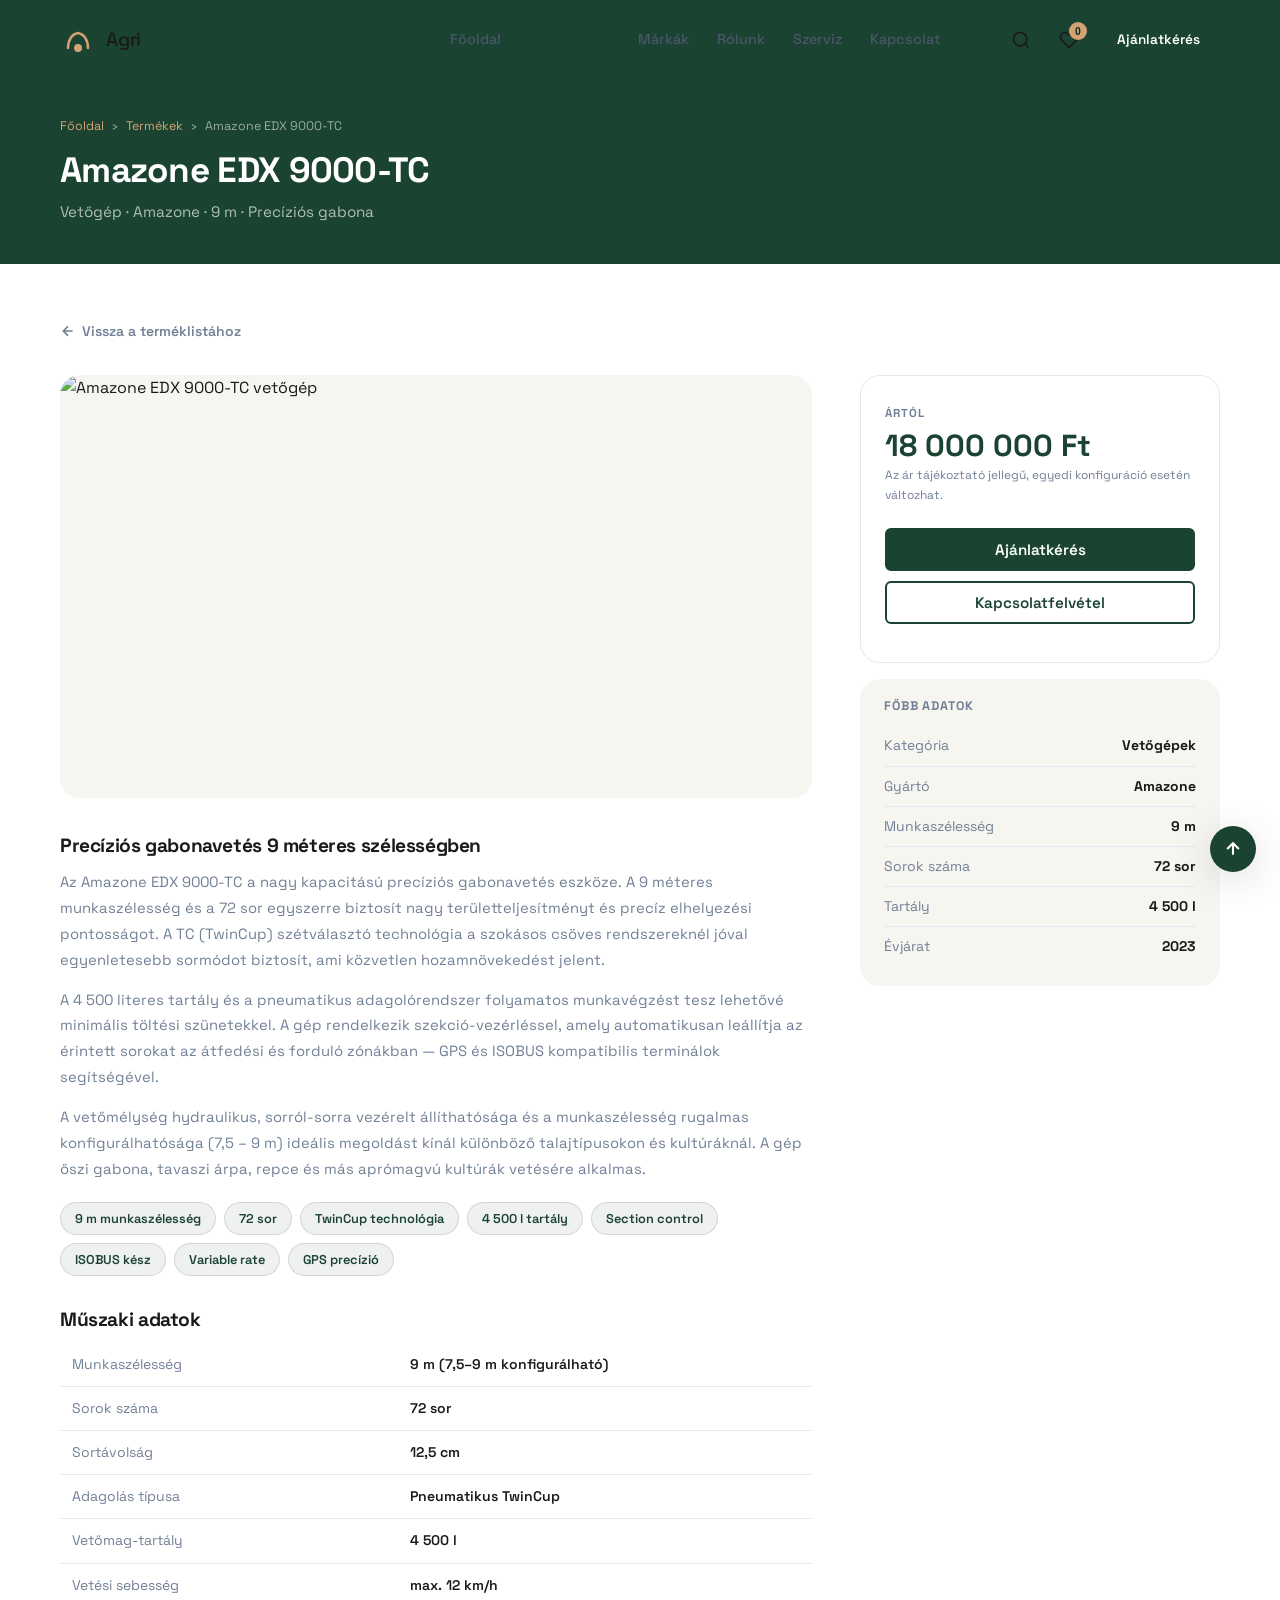
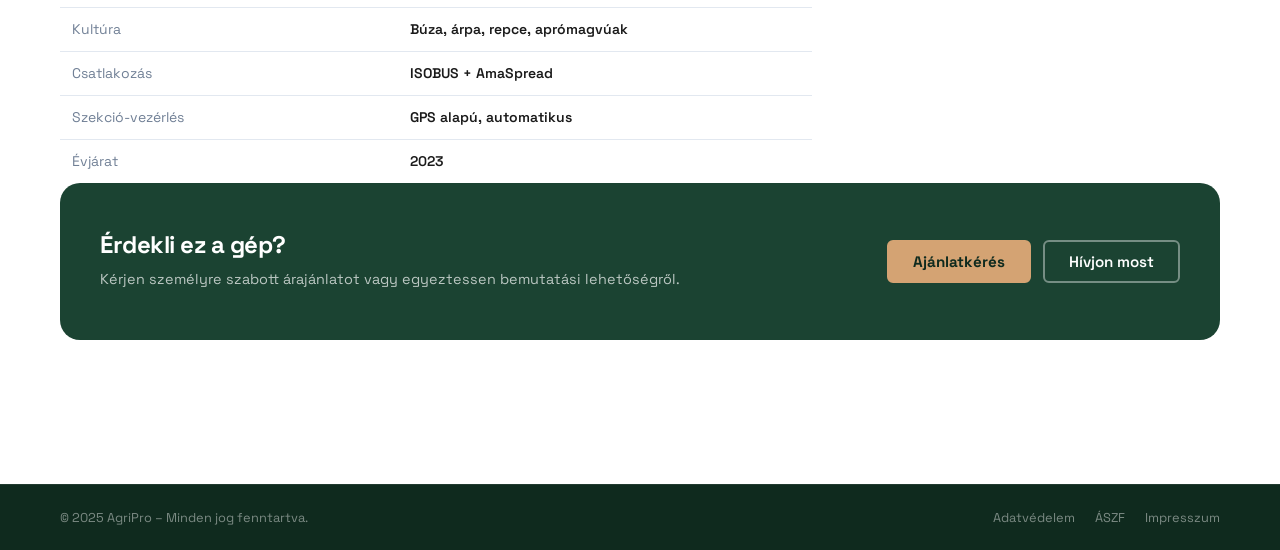
==== pages/termekek/amazone-edx-9000.html @ e4a8d12f "Initial commit: AgriPro agricultural machinery website with 10 product pages" ====
<!DOCTYPE html>
<html lang="hu">
<head>
    <meta charset="UTF-8">
    <meta name="viewport" content="width=device-width, initial-scale=1.0">
    <title>Amazone EDX 9000-TC – AgriPro</title>
    <meta name="description" content="Amazone EDX 9000-TC precíziós vetőgép — 9 m munkaszélesség, 72 sor, 4 500 l tartály. Részletes leírás és árajánlat az AgriPrótól.">
    <link rel="icon" type="image/svg+xml" href="data:image/svg+xml,<svg xmlns='http://www.w3.org/2000/svg' viewBox='0 0 32 32'><rect width='32' height='32' rx='7' fill='%231B4332'/><path d='M7 22C7 15 11 10 16 9C21 10 25 15 25 22' stroke='%23D4A373' stroke-width='2.5' stroke-linecap='round' fill='none'/><circle cx='16' cy='22' r='3.5' fill='%23D4A373'/></svg>">
    <link rel="preconnect" href="https://fonts.googleapis.com">
    <link rel="preconnect" href="https://fonts.gstatic.com" crossorigin>
    <link href="https://fonts.googleapis.com/css2?family=Space+Grotesk:wght@300;400;500;600;700&display=swap" rel="stylesheet">
    <link rel="stylesheet" href="../../css/style.css">
    <style>
        [data-animate] { opacity: 1 !important; transform: none !important; }
        .page-hero { background: var(--clr-primary); padding: calc(var(--nav-h) + 36px) 0 40px; }
        .page-hero__bc { display: flex; align-items: center; gap: 8px; font-size: .78rem; color: rgba(255,255,255,.55); margin-bottom: 12px; flex-wrap: wrap; }
        .page-hero__bc a { color: var(--clr-accent); }
        .page-hero h1 { color: #fff; font-size: clamp(1.4rem, 3.5vw, 2.2rem); margin-bottom: 8px; }
        .page-hero p  { color: rgba(255,255,255,.65); font-size: .95rem; }
        .prod-wrap { padding: 56px 0 80px; }
        .prod-layout { display: grid; grid-template-columns: 1fr 360px; gap: 48px; align-items: start; }
        .prod-img { border-radius: var(--r-lg); overflow: hidden; aspect-ratio: 16/9; background: var(--clr-bg-alt); margin-bottom: 36px; }
        .prod-img img { width: 100%; height: 100%; object-fit: cover; display: block; }
        .prod-desc h2 { font-size: 1.2rem; font-weight: 700; margin: 32px 0 12px; color: var(--clr-text); }
        .prod-desc p { font-size: .925rem; color: var(--clr-text-lt); line-height: 1.75; margin-bottom: 14px; }
        .feat-tags { display: flex; flex-wrap: wrap; gap: 8px; margin: 20px 0 32px; }
        .feat-tag { display: inline-flex; align-items: center; gap: 6px; background: rgba(27,67,50,.07); border: 1px solid rgba(27,67,50,.15); color: var(--clr-primary); border-radius: 99px; padding: 5px 14px; font-size: .8rem; font-weight: 600; }
        .spec-table { width: 100%; border-collapse: collapse; font-size: .875rem; }
        .spec-table tr { border-bottom: 1px solid var(--clr-border); }
        .spec-table tr:last-child { border-bottom: none; }
        .spec-table td { padding: 10px 12px; }
        .spec-table td:first-child { color: var(--clr-text-lt); width: 45%; }
        .spec-table td:last-child { font-weight: 600; color: var(--clr-text); }
        .prod-sidebar { position: sticky; top: calc(var(--nav-h) + 24px); }
        .prod-price-box { background: #fff; border: 1.5px solid var(--clr-border); border-radius: var(--r-lg); padding: 28px 24px; margin-bottom: 16px; }
        .prod-price-box__label { font-size: .72rem; color: var(--clr-text-lt); font-weight: 700; text-transform: uppercase; letter-spacing: .08em; margin-bottom: 6px; }
        .prod-price-box__price { font-size: 1.9rem; font-weight: 800; color: var(--clr-primary); line-height: 1.1; margin-bottom: 4px; }
        .prod-price-box__note { font-size: .75rem; color: var(--clr-text-lt); margin-bottom: 22px; }
        .prod-price-box .btn { width: 100%; text-align: center; margin-bottom: 10px; display: block; }
        .prod-meta-box { background: var(--clr-bg-alt); border-radius: var(--r-lg); padding: 20px 24px; margin-bottom: 16px; }
        .prod-meta-box h4 { font-size: .78rem; font-weight: 700; text-transform: uppercase; letter-spacing: .07em; color: var(--clr-text-lt); margin-bottom: 12px; }
        .prod-meta-row { display: flex; justify-content: space-between; align-items: center; padding: 8px 0; font-size: .875rem; border-bottom: 1px solid var(--clr-border); }
        .prod-meta-row:last-child { border-bottom: none; }
        .prod-meta-row span:first-child { color: var(--clr-text-lt); }
        .prod-meta-row span:last-child { font-weight: 700; color: var(--clr-text); }
        .back-link { display: inline-flex; align-items: center; gap: 6px; font-size: .875rem; font-weight: 600; color: var(--clr-text-lt); text-decoration: none; margin-bottom: 32px; transition: color .15s; }
        .back-link:hover { color: var(--clr-primary); }
        .cta-band { background: var(--clr-primary); border-radius: var(--r-lg); padding: 48px 40px; display: flex; align-items: center; justify-content: space-between; gap: 24px; flex-wrap: wrap; margin-bottom: 64px; }
        .cta-band h2 { color: #fff; font-size: clamp(1.1rem, 2.5vw, 1.5rem); margin-bottom: 8px; }
        .cta-band p { color: rgba(255,255,255,.7); font-size: .9rem; }
        .cta-band__btns { display: flex; gap: 12px; flex-shrink: 0; flex-wrap: wrap; }
        @media (max-width: 900px) { .prod-layout { grid-template-columns: 1fr; } .prod-sidebar { position: static; } .cta-band { padding: 32px 24px; text-align: center; justify-content: center; } }
    </style>
</head>
<body>

<header class="header scrolled" id="header" role="banner">
    <div class="container">
        <nav class="nav" role="navigation" aria-label="Főmenü">
            <a href="../../index.html" class="nav__logo" aria-label="AgriPro főoldal">
                <div class="logo">
                    <svg class="logo__icon" width="36" height="36" viewBox="0 0 36 36" fill="none" aria-hidden="true"><rect width="36" height="36" rx="8" fill="#1B4332"/><path d="M8 26C8 18 12 12 18 11C24 12 28 18 28 26" stroke="#D4A373" stroke-width="2.5" stroke-linecap="round"/><circle cx="18" cy="26" r="4" fill="#D4A373"/></svg>
                    <span class="logo__text">Agri<strong>Pro</strong></span>
                </div>
            </a>
            <ul class="nav__menu" role="menubar">
                <li role="none"><a href="../../index.html" class="nav__link" role="menuitem">Főoldal</a></li>
                <li class="nav__item--has-dropdown" role="none">
                    <button class="nav__link nav__dropdown-toggle nav__link--active" aria-expanded="false" aria-haspopup="true" role="menuitem">Termékek <svg class="dropdown-chevron" width="12" height="8" viewBox="0 0 12 8" fill="none"><path d="M1 1l5 5 5-5" stroke="currentColor" stroke-width="2" stroke-linecap="round"/></svg></button>
                    <div class="nav__dropdown" role="menu">
                        <a href="../termekek.html?kat=traktorok" class="nav__dropdown-item" role="menuitem"><span class="dropdown-icon">🚜</span>Traktorok</a>
                        <a href="../termekek.html?kat=kombajnok" class="nav__dropdown-item" role="menuitem"><span class="dropdown-icon">🌾</span>Kombájnok</a>
                        <a href="../termekek.html?kat=talajmuvelok" class="nav__dropdown-item" role="menuitem"><span class="dropdown-icon">⚙️</span>Talajművelők</a>
                        <a href="../termekek.html?kat=vetogepek" class="nav__dropdown-item" role="menuitem"><span class="dropdown-icon">🌱</span>Vetőgépek</a>
                        <a href="../termekek.html?kat=permetezok" class="nav__dropdown-item" role="menuitem"><span class="dropdown-icon">💧</span>Permetezők</a>
                    </div>
                </li>
                <li role="none"><a href="../../index.html#markak" class="nav__link" role="menuitem">Márkák</a></li>
                <li role="none"><a href="../rolunk.html" class="nav__link" role="menuitem">Rólunk</a></li>
                <li role="none"><a href="../szerviz.html" class="nav__link" role="menuitem">Szerviz</a></li>
                <li role="none"><a href="../kapcsolat.html" class="nav__link" role="menuitem">Kapcsolat</a></li>
            </ul>
            <div class="nav__actions">
                <button class="icon-btn" id="searchToggle" aria-label="Keresés"><svg width="20" height="20" viewBox="0 0 24 24" fill="none" stroke="currentColor" stroke-width="2"><circle cx="11" cy="11" r="8"/><path d="m21 21-4.3-4.3"/></svg></button>
                <button class="icon-btn fav-btn" id="favToggle" aria-label="Kedvencek"><svg width="20" height="20" viewBox="0 0 24 24" fill="none" stroke="currentColor" stroke-width="2"><path d="M20.84 4.61a5.5 5.5 0 0 0-7.78 0L12 5.67l-1.06-1.06a5.5 5.5 0 0 0-7.78 7.78l1.06 1.06L12 21.23l7.78-7.78 1.06-1.06a5.5 5.5 0 0 0 0-7.78z"/></svg><span class="fav-badge" id="favBadge" hidden>0</span></button>
                <a href="../kapcsolat.html" class="btn btn--primary btn--sm">Ajánlatkérés</a>
                <button class="hamburger" id="hamburger" aria-label="Menü" aria-expanded="false"><span class="hamburger__bar"></span><span class="hamburger__bar"></span><span class="hamburger__bar"></span></button>
            </div>
        </nav>
    </div>
    <div class="search-overlay" id="searchOverlay" hidden role="search">
        <div class="container">
            <div class="search-overlay__inner">
                <svg width="22" height="22" viewBox="0 0 24 24" fill="none" stroke="#1B4332" stroke-width="2"><circle cx="11" cy="11" r="8"/><path d="m21 21-4.3-4.3"/></svg>
                <input type="search" id="searchInput" class="search-overlay__input" placeholder="Keresés: gép neve, márka, kategória..." autocomplete="off">
                <button class="search-overlay__close" id="searchClose" aria-label="Bezárás"><svg width="20" height="20" viewBox="0 0 24 24" fill="none" stroke="currentColor" stroke-width="2"><line x1="18" y1="6" x2="6" y2="18"/><line x1="6" y1="6" x2="18" y2="18"/></svg></button>
            </div>
            <div class="search-results" id="searchResults" hidden></div>
        </div>
    </div>
</header>

<main>
    <div class="page-hero">
        <div class="container">
            <nav class="page-hero__bc" aria-label="Navigáció">
                <a href="../../index.html">Főoldal</a><span>›</span>
                <a href="../termekek.html">Termékek</a><span>›</span>
                <span>Amazone EDX 9000-TC</span>
            </nav>
            <h1>Amazone EDX 9000-TC</h1>
            <p>Vetőgép · Amazone · 9 m · Precíziós gabona</p>
        </div>
    </div>

    <div class="container">
        <div class="prod-wrap">
            <a href="../termekek.html" class="back-link">
                <svg width="16" height="16" viewBox="0 0 24 24" fill="none" stroke="currentColor" stroke-width="2.5"><path d="M19 12H5M12 5l-7 7 7 7"/></svg>
                Vissza a terméklistához
            </a>

            <div class="prod-layout">
                <div>
                    <div class="prod-img">
                        <img src="https://images.unsplash.com/photo-1464226184884-fa280b87c399?w=900&q=80" alt="Amazone EDX 9000-TC vetőgép">
                    </div>
                    <div class="prod-desc">
                        <h2>Precíziós gabonavetés 9 méteres szélességben</h2>
                        <p>Az Amazone EDX 9000-TC a nagy kapacitású precíziós gabonavetés eszköze. A 9 méteres munkaszélesség és a 72 sor egyszerre biztosít nagy területteljesítményt és precíz elhelyezési pontosságot. A TC (TwinCup) szétválasztó technológia a szokásos csöves rendszereknél jóval egyenletesebb sormódot biztosít, ami közvetlen hozamnövekedést jelent.</p>
                        <p>A 4 500 literes tartály és a pneumatikus adagolórendszer folyamatos munkavégzést tesz lehetővé minimális töltési szünetekkel. A gép rendelkezik szekció-vezérléssel, amely automatikusan leállítja az érintett sorokat az átfedési és forduló zónákban — GPS és ISOBUS kompatibilis terminálok segítségével.</p>
                        <p>A vetőmélység hydraulikus, sorról-sorra vezérelt állíthatósága és a munkaszélesség rugalmas konfigurálhatósága (7,5 – 9 m) ideális megoldást kínál különböző talajtípusokon és kultúráknál. A gép őszi gabona, tavaszi árpa, repce és más aprómagvú kultúrák vetésére alkalmas.</p>

                        <div class="feat-tags">
                            <span class="feat-tag">9 m munkaszélesség</span>
                            <span class="feat-tag">72 sor</span>
                            <span class="feat-tag">TwinCup technológia</span>
                            <span class="feat-tag">4 500 l tartály</span>
                            <span class="feat-tag">Section control</span>
                            <span class="feat-tag">ISOBUS kész</span>
                            <span class="feat-tag">Variable rate</span>
                            <span class="feat-tag">GPS precízió</span>
                        </div>

                        <h2>Műszaki adatok</h2>
                        <table class="spec-table">
                            <tr><td>Munkaszélesség</td><td>9 m (7,5–9 m konfigurálható)</td></tr>
                            <tr><td>Sorok száma</td><td>72 sor</td></tr>
                            <tr><td>Sortávolság</td><td>12,5 cm</td></tr>
                            <tr><td>Adagolás típusa</td><td>Pneumatikus TwinCup</td></tr>
                            <tr><td>Vetőmag-tartály</td><td>4 500 l</td></tr>
                            <tr><td>Vetési sebesség</td><td>max. 12 km/h</td></tr>
                            <tr><td>Kultúra</td><td>Búza, árpa, repce, aprómagvúak</td></tr>
                            <tr><td>Csatlakozás</td><td>ISOBUS + AmaSpread</td></tr>
                            <tr><td>Szekció-vezérlés</td><td>GPS alapú, automatikus</td></tr>
                            <tr><td>Évjárat</td><td>2023</td></tr>
                        </table>
                    </div>
                </div>

                <aside class="prod-sidebar">
                    <div class="prod-price-box">
                        <div class="prod-price-box__label">Ártól</div>
                        <div class="prod-price-box__price">18 000 000 Ft</div>
                        <div class="prod-price-box__note">Az ár tájékoztató jellegű, egyedi konfiguráció esetén változhat.</div>
                        <a href="../kapcsolat.html" class="btn btn--primary">Ajánlatkérés</a>
                        <a href="../kapcsolat.html" class="btn btn--outline">Kapcsolatfelvétel</a>
                    </div>
                    <div class="prod-meta-box">
                        <h4>Főbb adatok</h4>
                        <div class="prod-meta-row"><span>Kategória</span><span>Vetőgépek</span></div>
                        <div class="prod-meta-row"><span>Gyártó</span><span>Amazone</span></div>
                        <div class="prod-meta-row"><span>Munkaszélesség</span><span>9 m</span></div>
                        <div class="prod-meta-row"><span>Sorok száma</span><span>72 sor</span></div>
                        <div class="prod-meta-row"><span>Tartály</span><span>4 500 l</span></div>
                        <div class="prod-meta-row"><span>Évjárat</span><span>2023</span></div>
                    </div>
                </aside>
            </div>

            <div class="cta-band">
                <div>
                    <h2>Érdekli ez a gép?</h2>
                    <p>Kérjen személyre szabott árajánlatot vagy egyeztessen bemutatási lehetőségről.</p>
                </div>
                <div class="cta-band__btns">
                    <a href="../kapcsolat.html" class="btn btn--accent">Ajánlatkérés</a>
                    <a href="tel:+36301234567" class="btn btn--outline" style="color:#fff;border-color:rgba(255,255,255,.4)">Hívjon most</a>
                </div>
            </div>
        </div>
    </div>
</main>

<footer class="footer" role="contentinfo">
    <div class="footer__bottom">
        <div class="container">
            <div class="footer__bottom-row">
                <p class="footer__copy">© 2025 AgriPro – Minden jog fenntartva.</p>
                <nav class="footer__legal" aria-label="Jogi"><a href="#">Adatvédelem</a><a href="#">ÁSZF</a><a href="#">Impresszum</a></nav>
            </div>
        </div>
    </div>
</footer>
<button class="scroll-top-btn" id="scrollTopBtn" aria-label="Vissza a tetejére" hidden><svg width="20" height="20" viewBox="0 0 24 24" fill="none" stroke="currentColor" stroke-width="2.5"><path d="M12 19V5M5 12l7-7 7 7"/></svg></button>
<div class="toast-container" id="toastContainer" aria-live="polite"></div>
<script src="../../js/main.js" defer></script>
</body>
</html>
---- css/style.css ----
/* ══════════════════════════════════════════════════════════
   AgriPro – Fő stíluslap
   Struktúra:
     1. CSS Változók & Reset
     2. Tipográfia
     3. Layout segédosztályok
     4. Komponens: Gombok
     5. Fejléc / Navigáció
     6. Hero szekció
     7. Szekció alap stílusok
     8. Kategória kártyák
     9. Termék kártyák
    10. USP szekció
    11. Márkák rács
    12. Vélemény carousel
    13. Kapcsolat szekció
    14. Lábléc
    15. Keresés overlay
    16. Vissza a tetejére + Toast
    17. Animációk (scroll-reveal)
    18. Reszponzív töréspontok
══════════════════════════════════════════════════════════ */

/* ── 1. CSS Változók & Reset ── */
:root {
    /* Színek */
    --clr-primary:      #1B4332;   /* Mély prémium zöld */
    --clr-primary-lt:   #2D6A4F;   /* Könnyebb zöld (hover) */
    --clr-primary-dk:   #0F2A1E;   /* Sötétebb zöld */
    --clr-accent:       #D4A373;   /* Meleg homokszín */
    --clr-accent-lt:    #E9C46A;   /* Világosabb accent */
    --clr-white:        #FFFFFF;
    --clr-bg:           #FFFFFF;
    --clr-bg-alt:       #F7F5F0;   /* Krémszínű háttér (váltakozó szekciók) */
    --clr-bg-dark:      #1B4332;   /* USP szekció sötét háttér */
    --clr-text:         #1A1A1A;
    --clr-text-md:      #4A5568;
    --clr-text-lt:      #718096;
    --clr-border:       #E2E8F0;
    --clr-border-focus: #1B4332;

    /* Árnyékok */
    --shadow-xs: 0 1px 3px rgba(0,0,0,.06);
    --shadow-sm: 0 2px 8px rgba(0,0,0,.08);
    --shadow-md: 0 4px 20px rgba(0,0,0,.10);
    --shadow-lg: 0 8px 40px rgba(0,0,0,.14);
    --shadow-xl: 0 20px 60px rgba(0,0,0,.18);

    /* Lekerekítések */
    --r-sm:  6px;
    --r-md:  12px;
    --r-lg:  20px;
    --r-xl:  28px;
    --r-full: 999px;

    /* Átmenetek */
    --ease:      cubic-bezier(.4,0,.2,1);
    --ease-out:  cubic-bezier(0,0,.2,1);
    --ease-spring: cubic-bezier(.34,1.56,.64,1);
    --dur-fast:  180ms;
    --dur-base:  280ms;
    --dur-slow:  420ms;

    /* Navigáció magasság */
    --nav-h:    80px;

    /* Maximális szélesség */
    --max-w:    1320px;
    --max-w-md: 900px;
}

/* Box-sizing reset */
*, *::before, *::after { margin: 0; padding: 0; box-sizing: border-box; }

/* HTML alapok */
html {
    scroll-behavior: smooth;
    -webkit-text-size-adjust: 100%;
}

body {
    font-family: 'Space Grotesk', system-ui, -apple-system, sans-serif;
    font-size: 1rem;
    line-height: 1.65;
    color: var(--clr-text);
    background: var(--clr-bg);
    overflow-x: hidden;
    -webkit-font-smoothing: antialiased;
    -moz-osx-font-smoothing: grayscale;
}

/* Scrollbar */
::-webkit-scrollbar { width: 6px; }
::-webkit-scrollbar-track { background: var(--clr-bg-alt); }
::-webkit-scrollbar-thumb { background: var(--clr-primary); border-radius: 3px; }

/* Képek */
img {
    max-width: 100%;
    height: auto;
    display: block;
}

/* Listák */
ul, ol { list-style: none; }

/* Linkek */
a { color: inherit; text-decoration: none; }

/* Fókusz stílus (akadálymentesség) */
:focus-visible {
    outline: 2px solid var(--clr-primary);
    outline-offset: 3px;
    border-radius: 4px;
}

/* ── 2. Tipográfia ── */
h1, h2, h3, h4, h5, h6 {
    font-weight: 700;
    line-height: 1.2;
    letter-spacing: -0.02em;
    color: var(--clr-text);
}

h1 { font-size: clamp(2rem, 5vw, 3.75rem); }
h2 { font-size: clamp(1.6rem, 3.5vw, 2.5rem); }
h3 { font-size: clamp(1.1rem, 2vw, 1.35rem); }

p { color: var(--clr-text-md); }

.text-accent      { color: var(--clr-primary); }
.text-accent-warm { color: var(--clr-accent); }
.inline-link      { color: var(--clr-primary); text-decoration: underline; }

/* ── 3. Layout ── */
.container {
    width: 100%;
    max-width: var(--max-w);
    margin: 0 auto;
    padding: 0 24px;
}

@media (min-width: 768px)  { .container { padding: 0 40px; } }
@media (min-width: 1200px) { .container { padding: 0 60px; } }

/* Szekció alap */
.section {
    padding: 96px 0;
}
.section--bg {
    background: var(--clr-bg-alt);
}

.section__header {
    text-align: center;
    max-width: 680px;
    margin: 0 auto 64px;
}
.section__tag {
    display: inline-block;
    font-size: 0.72rem;
    font-weight: 700;
    letter-spacing: 0.12em;
    text-transform: uppercase;
    color: var(--clr-primary);
    background: rgba(27,67,50,.08);
    padding: 6px 14px;
    border-radius: var(--r-full);
    margin-bottom: 16px;
}
.section__tag--on-dark {
    color: var(--clr-accent);
    background: rgba(212,163,115,.15);
}
.section__title {
    margin-bottom: 16px;
}
.section__title--white { color: #fff; }
.section__sub { color: var(--clr-text-lt); font-size: 1.05rem; line-height: 1.7; }
.section__sub--muted { color: rgba(255,255,255,.65); }

/* ── 4. Komponens: Gombok ── */
.btn {
    display: inline-flex;
    align-items: center;
    gap: 8px;
    font-family: inherit;
    font-weight: 600;
    font-size: 0.95rem;
    border-radius: var(--r-sm);
    padding: 12px 24px;
    border: 2px solid transparent;
    cursor: pointer;
    transition: background var(--dur-base) var(--ease),
                color var(--dur-base) var(--ease),
                border-color var(--dur-base) var(--ease),
                transform var(--dur-fast) var(--ease-spring),
                box-shadow var(--dur-base) var(--ease);
    text-decoration: none;
    white-space: nowrap;
    line-height: 1;
}
.btn:active { transform: scale(.97); }

.btn--primary {
    background: var(--clr-primary);
    color: #fff;
    border-color: var(--clr-primary);
}
.btn--primary:hover {
    background: var(--clr-primary-lt);
    border-color: var(--clr-primary-lt);
    transform: translateY(-2px);
    box-shadow: 0 8px 24px rgba(27,67,50,.3);
}

.btn--outline {
    background: transparent;
    color: var(--clr-primary);
    border-color: var(--clr-primary);
}
.btn--outline:hover {
    background: var(--clr-primary);
    color: #fff;
    transform: translateY(-2px);
}

.btn--outline-white {
    background: transparent;
    color: #fff;
    border-color: rgba(255,255,255,.7);
}
.btn--outline-white:hover {
    background: rgba(255,255,255,.12);
    border-color: #fff;
    transform: translateY(-2px);
}

.btn--accent {
    background: var(--clr-accent);
    color: var(--clr-primary-dk);
    border-color: var(--clr-accent);
    font-weight: 700;
}
.btn--accent:hover {
    background: var(--clr-accent-lt);
    border-color: var(--clr-accent-lt);
    transform: translateY(-2px);
    box-shadow: 0 8px 24px rgba(212,163,115,.4);
}

.btn--sm  { padding: 9px 18px; font-size: .85rem; }
.btn--lg  { padding: 16px 32px; font-size: 1rem; }
.btn--full { width: 100%; justify-content: center; }

/* Ikon gomb */
.icon-btn {
    display: flex;
    align-items: center;
    justify-content: center;
    width: 40px; height: 40px;
    border-radius: var(--r-sm);
    border: none;
    background: transparent;
    color: var(--clr-text);
    cursor: pointer;
    transition: background var(--dur-fast) var(--ease),
                color var(--dur-fast) var(--ease);
    position: relative;
}
.icon-btn:hover { background: var(--clr-bg-alt); color: var(--clr-primary); }

.fav-btn { }
.fav-badge {
    position: absolute;
    top: 2px; right: 2px;
    min-width: 18px; height: 18px;
    background: var(--clr-accent);
    color: var(--clr-primary-dk);
    font-size: 0.65rem;
    font-weight: 700;
    border-radius: var(--r-full);
    display: flex;
    align-items: center;
    justify-content: center;
    padding: 0 4px;
}

/* Szöveges link */
.text-link {
    display: inline-flex;
    align-items: center;
    gap: 5px;
    font-size: .875rem;
    font-weight: 600;
    color: var(--clr-primary);
    transition: gap var(--dur-fast) var(--ease);
}
.text-link:hover { gap: 9px; }

/* Badge */
.badge {
    display: inline-flex;
    align-items: center;
    gap: 6px;
    font-size: .72rem;
    font-weight: 700;
    letter-spacing: .08em;
    text-transform: uppercase;
    border-radius: var(--r-full);
    padding: 5px 14px;
}
.badge--light {
    background: rgba(255,255,255,.18);
    color: #fff;
    border: 1px solid rgba(255,255,255,.35);
    backdrop-filter: blur(8px);
}

/* ── 5. Fejléc / Navigáció ── */
.header {
    position: fixed;
    top: 0; left: 0; right: 0;
    z-index: 900;
    height: var(--nav-h);
    display: flex;
    align-items: center;
    transition: background var(--dur-base) var(--ease),
                box-shadow var(--dur-base) var(--ease),
                backdrop-filter var(--dur-base) var(--ease);
}
.header.scrolled {
    background: rgba(255,255,255,.95);
    backdrop-filter: blur(20px);
    -webkit-backdrop-filter: blur(20px);
    box-shadow: var(--shadow-sm);
}

.nav {
    display: flex;
    align-items: center;
    gap: 32px;
    width: 100%;
}

/* Logó */
.logo { display: flex; align-items: center; gap: 10px; }
.logo__icon { flex-shrink: 0; transition: transform var(--dur-base) var(--ease-spring); }
.nav__logo:hover .logo__icon { transform: rotate(-6deg) scale(1.05); }
.logo__text { font-size: 1.2rem; font-weight: 500; letter-spacing: -0.01em; color: var(--clr-text); }
.logo__text strong { font-weight: 700; color: var(--clr-primary); }
.logo--footer .logo__text { color: #fff; }
.logo--footer .logo__text strong { color: #fff; }

/* Nav menü */
.nav__menu {
    display: flex;
    align-items: center;
    gap: 4px;
    margin-left: auto;
}

.nav__link {
    display: flex;
    align-items: center;
    gap: 4px;
    padding: 8px 12px;
    border-radius: var(--r-sm);
    font-size: .9rem;
    font-weight: 500;
    color: var(--clr-text-md);
    transition: color var(--dur-fast) var(--ease),
                background var(--dur-fast) var(--ease);
    border: none;
    background: none;
    cursor: pointer;
    font-family: inherit;
    text-decoration: none;
}
.nav__link:hover,
.nav__link--active { color: var(--clr-primary); background: rgba(27,67,50,.06); }

.dropdown-chevron {
    transition: transform var(--dur-base) var(--ease);
    flex-shrink: 0;
}
.nav__dropdown-toggle[aria-expanded="true"] .dropdown-chevron {
    transform: rotate(180deg);
}

/* Dropdown */
.nav__item--has-dropdown { position: relative; }
.nav__dropdown {
    position: absolute;
    top: calc(100% + 8px);
    left: 50%;
    transform: translateX(-50%) translateY(-8px);
    min-width: 220px;
    background: #fff;
    border: 1px solid var(--clr-border);
    border-radius: var(--r-md);
    box-shadow: var(--shadow-lg);
    padding: 8px;
    opacity: 0;
    pointer-events: none;
    transition: opacity var(--dur-base) var(--ease),
                transform var(--dur-base) var(--ease);
    z-index: 50;
}
.nav__item--has-dropdown:hover .nav__dropdown,
.nav__dropdown.open {
    opacity: 1;
    pointer-events: all;
    transform: translateX(-50%) translateY(0);
}
.nav__dropdown-item {
    display: flex;
    align-items: center;
    gap: 10px;
    padding: 10px 14px;
    border-radius: var(--r-sm);
    font-size: .9rem;
    font-weight: 500;
    color: var(--clr-text-md);
    transition: background var(--dur-fast) var(--ease), color var(--dur-fast) var(--ease);
}
.nav__dropdown-item:hover { background: rgba(27,67,50,.06); color: var(--clr-primary); }
.dropdown-icon { font-size: 1.1rem; }

/* Nav actions */
.nav__actions { display: flex; align-items: center; gap: 8px; margin-left: 16px; }

/* Hamburger */
.hamburger {
    display: none;
    flex-direction: column;
    justify-content: center;
    gap: 5px;
    width: 40px; height: 40px;
    background: none;
    border: none;
    cursor: pointer;
    padding: 4px;
    border-radius: var(--r-sm);
}
.hamburger__bar {
    display: block;
    width: 22px; height: 2px;
    background: var(--clr-text);
    border-radius: 2px;
    transition: transform var(--dur-base) var(--ease),
                opacity var(--dur-base) var(--ease),
                width var(--dur-base) var(--ease);
    transform-origin: center;
}
.hamburger.is-active .hamburger__bar:nth-child(1) { transform: translateY(7px) rotate(45deg); }
.hamburger.is-active .hamburger__bar:nth-child(2) { opacity: 0; width: 0; }
.hamburger.is-active .hamburger__bar:nth-child(3) { transform: translateY(-7px) rotate(-45deg); }

/* Mobil menü overlay */
.mobile-overlay {
    display: none;
    position: fixed;
    inset: 0;
    background: rgba(0,0,0,.5);
    z-index: 800;
    opacity: 0;
    transition: opacity var(--dur-base) var(--ease);
}
.mobile-overlay.open { opacity: 1; }

/* Mobil nav drawer */
.mobile-nav {
    position: fixed;
    top: 0; right: 0;
    width: min(320px, 90vw);
    height: 100dvh;
    background: #fff;
    z-index: 850;
    padding: calc(var(--nav-h) + 24px) 24px 40px;
    transform: translateX(100%);
    transition: transform var(--dur-slow) var(--ease);
    overflow-y: auto;
    display: flex;
    flex-direction: column;
    gap: 4px;
}
.mobile-nav.open { transform: translateX(0); }
.mobile-nav__link {
    display: block;
    padding: 13px 16px;
    border-radius: var(--r-sm);
    font-size: 1rem;
    font-weight: 500;
    color: var(--clr-text-md);
    transition: background var(--dur-fast) var(--ease), color var(--dur-fast) var(--ease);
}
.mobile-nav__link:hover { background: var(--clr-bg-alt); color: var(--clr-primary); }
.mobile-nav__divider { height: 1px; background: var(--clr-border); margin: 8px 0; }
.mobile-nav__cta { margin-top: 16px; }

/* ── 6. Hero szekció ── */
.hero {
    position: relative;
    min-height: 100svh;
    display: flex;
    align-items: center;
    padding: calc(var(--nav-h) + 60px) 0 80px;
    overflow: hidden;
}

.hero__bg {
    position: absolute;
    inset: 0;
    z-index: 0;
}
.hero__bg-img {
    width: 100%;
    height: 100%;
    object-fit: cover;
    object-position: center;
}
.hero__overlay {
    position: absolute;
    inset: 0;
    background: linear-gradient(
        160deg,
        rgba(15,42,30,.82) 0%,
        rgba(27,67,50,.70) 40%,
        rgba(27,67,50,.45) 100%
    );
}

.hero > .container { position: relative; z-index: 1; }

.hero__content {
    max-width: 700px;
}

.hero__title {
    color: #fff;
    margin: 20px 0 20px;
    font-size: clamp(2.2rem, 5.5vw, 4rem);
}
.hero__title-em {
    font-style: normal;
    color: var(--clr-accent);
}

.hero__sub {
    color: rgba(255,255,255,.82);
    font-size: clamp(1rem, 2vw, 1.15rem);
    line-height: 1.75;
    max-width: 540px;
    margin-bottom: 36px;
}

.hero__ctas { display: flex; gap: 14px; flex-wrap: wrap; }

.hero__stats {
    display: flex;
    align-items: center;
    gap: 28px;
    margin-top: 48px;
    padding-top: 32px;
    border-top: 1px solid rgba(255,255,255,.18);
}
.hero__stat { display: flex; flex-direction: column; }
.hero__stat-num { font-size: 1.75rem; font-weight: 700; color: var(--clr-accent); letter-spacing: -0.03em; }
.hero__stat-lbl { font-size: .75rem; color: rgba(255,255,255,.65); text-transform: uppercase; letter-spacing: .06em; font-weight: 500; }
.hero__stat-sep { width: 1px; height: 44px; background: rgba(255,255,255,.2); }

.hero__scroll-hint {
    position: absolute;
    bottom: 32px;
    left: 50%;
    transform: translateX(-50%);
    color: rgba(255,255,255,.6);
    z-index: 1;
    animation: bounce 2.4s ease-in-out infinite;
}
@keyframes bounce { 0%,100%{transform:translateX(-50%) translateY(0)} 50%{transform:translateX(-50%) translateY(8px)} }

/* ── 8. Kategória kártyák ── */
.cat-grid {
    display: grid;
    grid-template-columns: repeat(3, 1fr);
    gap: 20px;
}

.cat-card {
    border-radius: var(--r-lg);
    overflow: hidden;
    box-shadow: var(--shadow-sm);
    transition: transform var(--dur-base) var(--ease),
                box-shadow var(--dur-base) var(--ease);
    background: #fff;
}
.cat-card:hover {
    transform: translateY(-6px);
    box-shadow: var(--shadow-lg);
}

.cat-card__link { display: block; }
.cat-card__img-wrap {
    position: relative;
    aspect-ratio: 16/10;
    overflow: hidden;
    background: var(--clr-bg-alt);
}
.cat-card__img {
    width: 100%; height: 100%;
    object-fit: cover;
    transition: transform var(--dur-slow) var(--ease);
}
.cat-card:hover .cat-card__img { transform: scale(1.06); }
.cat-card__overlay {
    position: absolute;
    inset: 0;
    background: linear-gradient(180deg, transparent 40%, rgba(15,42,30,.55) 100%);
}

.cat-card__body {
    padding: 22px;
}
.cat-card__icon { font-size: 1.8rem; margin-bottom: 8px; display: block; }
.cat-card__title { font-size: 1.1rem; font-weight: 700; margin-bottom: 6px; color: var(--clr-text); }
.cat-card__desc { font-size: .875rem; color: var(--clr-text-lt); margin-bottom: 14px; line-height: 1.5; }
.cat-card__cta {
    display: inline-flex;
    align-items: center;
    gap: 5px;
    font-size: .85rem;
    font-weight: 600;
    color: var(--clr-primary);
    transition: gap var(--dur-fast) var(--ease);
}
.cat-card:hover .cat-card__cta { gap: 9px; }

/* ── 9. Termék kártyák ── */
.filter-bar {
    display: flex;
    align-items: center;
    justify-content: space-between;
    gap: 16px;
    margin-bottom: 36px;
    flex-wrap: wrap;
}
.filter-bar__chips { display: flex; gap: 8px; flex-wrap: wrap; }

.chip {
    display: inline-flex;
    align-items: center;
    gap: 6px;
    padding: 8px 16px;
    border-radius: var(--r-full);
    border: 1.5px solid var(--clr-border);
    background: #fff;
    font-family: inherit;
    font-size: .85rem;
    font-weight: 500;
    color: var(--clr-text-md);
    cursor: pointer;
    transition: background var(--dur-fast) var(--ease),
                border-color var(--dur-fast) var(--ease),
                color var(--dur-fast) var(--ease);
}
.chip:hover { border-color: var(--clr-primary); color: var(--clr-primary); }
.chip--active {
    background: var(--clr-primary);
    border-color: var(--clr-primary);
    color: #fff;
}

.product-grid {
    display: grid;
    grid-template-columns: repeat(3, 1fr);
    gap: 24px;
}

.product-card {
    background: #fff;
    border-radius: var(--r-lg);
    overflow: hidden;
    border: 1px solid var(--clr-border);
    transition: transform var(--dur-base) var(--ease),
                box-shadow var(--dur-base) var(--ease),
                border-color var(--dur-base) var(--ease);
    display: flex;
    flex-direction: column;
}
.product-card:hover {
    transform: translateY(-6px);
    box-shadow: var(--shadow-lg);
    border-color: transparent;
}
.product-card.hidden { display: none; }

.product-card__img-wrap {
    position: relative;
    aspect-ratio: 16/10;
    overflow: hidden;
    background: var(--clr-bg-alt);
}
.product-card__img {
    width: 100%; height: 100%;
    object-fit: cover;
    transition: transform var(--dur-slow) var(--ease);
}
.product-card:hover .product-card__img { transform: scale(1.05); }

/* Kártyán lévő badge */
.product-card__badge {
    position: absolute;
    top: 12px; left: 12px;
    font-size: .68rem;
    font-weight: 700;
    text-transform: uppercase;
    letter-spacing: .06em;
    padding: 4px 10px;
    border-radius: var(--r-full);
}
.badge--new  { background: var(--clr-primary); color: #fff; }
.badge--deal { background: var(--clr-accent); color: var(--clr-primary-dk); }
.badge--used { background: #718096; color: #fff; }

/* Kedvencek gomb a kártyán */
.product-card__fav {
    position: absolute;
    top: 10px; right: 10px;
    width: 34px; height: 34px;
    border-radius: 50%;
    background: rgba(255,255,255,.9);
    border: none;
    cursor: pointer;
    display: flex;
    align-items: center;
    justify-content: center;
    color: var(--clr-text-lt);
    transition: background var(--dur-fast) var(--ease),
                color var(--dur-fast) var(--ease),
                transform var(--dur-fast) var(--ease-spring);
    backdrop-filter: blur(4px);
}
.product-card__fav:hover { background: #fff; color: #e53e3e; transform: scale(1.1); }
.product-card__fav.is-fav { color: #e53e3e; fill: #e53e3e; background: #fff; }
.product-card__fav.is-fav svg { fill: #e53e3e; stroke: #e53e3e; }

.product-card__body { padding: 18px 20px 20px; flex: 1; display: flex; flex-direction: column; }

.product-card__meta {
    display: flex;
    align-items: center;
    justify-content: space-between;
    margin-bottom: 6px;
}
.product-card__brand {
    font-size: .72rem;
    font-weight: 700;
    text-transform: uppercase;
    letter-spacing: .08em;
    color: var(--clr-primary);
}
.product-card__year {
    font-size: .75rem;
    color: var(--clr-text-lt);
    background: var(--clr-bg-alt);
    padding: 2px 8px;
    border-radius: var(--r-full);
    font-weight: 500;
}
.product-card__name {
    font-size: 1.05rem;
    font-weight: 700;
    margin-bottom: 12px;
    color: var(--clr-text);
}

.product-card__specs {
    display: flex;
    flex-wrap: wrap;
    gap: 6px;
    margin-bottom: 16px;
}
.spec-item {
    display: flex;
    align-items: center;
    gap: 4px;
    font-size: .72rem;
    font-weight: 500;
    color: var(--clr-text-md);
    background: var(--clr-bg-alt);
    padding: 4px 10px;
    border-radius: 6px;
}

.product-card__footer {
    display: flex;
    align-items: center;
    justify-content: space-between;
    margin-top: auto;
    padding-top: 14px;
    border-top: 1px solid var(--clr-border);
}
.product-card__price { display: flex; flex-direction: column; }
.price__label { font-size: .68rem; color: var(--clr-text-lt); font-weight: 500; }
.price__value { font-size: 1.1rem; font-weight: 700; color: var(--clr-primary); letter-spacing: -.02em; }

/* Üres állapot (szűrés eredménye) */
.empty-state {
    text-align: center;
    padding: 64px 24px;
    color: var(--clr-text-lt);
}
.empty-state p { margin: 16px 0 20px; font-size: 1.05rem; }

/* ── 10. USP szekció ── */
.usp-section {
    background: var(--clr-bg-dark);
    padding: 96px 0;
}
.usp-section__layout {
    display: grid;
    grid-template-columns: 1fr 1.4fr;
    gap: 80px;
    align-items: center;
}
.usp-section__copy { }

.usp-grid {
    display: grid;
    grid-template-columns: 1fr 1fr;
    gap: 20px;
}
.usp-card {
    background: rgba(255,255,255,.06);
    border: 1px solid rgba(255,255,255,.10);
    border-radius: var(--r-lg);
    padding: 28px 24px;
    transition: background var(--dur-base) var(--ease),
                border-color var(--dur-base) var(--ease),
                transform var(--dur-base) var(--ease);
}
.usp-card:hover {
    background: rgba(255,255,255,.10);
    border-color: rgba(212,163,115,.3);
    transform: translateY(-4px);
}
.usp-card__icon {
    width: 52px; height: 52px;
    background: rgba(212,163,115,.15);
    border-radius: var(--r-md);
    display: flex;
    align-items: center;
    justify-content: center;
    color: var(--clr-accent);
    margin-bottom: 18px;
    transition: background var(--dur-base) var(--ease);
}
.usp-card:hover .usp-card__icon { background: rgba(212,163,115,.25); }
.usp-card h3 { color: #fff; font-size: 1rem; margin-bottom: 8px; }
.usp-card p  { color: rgba(255,255,255,.6); font-size: .875rem; line-height: 1.65; }

/* ── 11. Márkák rács ── */
.brands-grid {
    display: grid;
    grid-template-columns: repeat(4, 1fr);
    gap: 16px;
}
.brand-tile {
    background: #fff;
    border: 1px solid var(--clr-border);
    border-radius: var(--r-md);
    padding: 28px 20px;
    text-align: center;
    transition: border-color var(--dur-base) var(--ease),
                box-shadow var(--dur-base) var(--ease),
                transform var(--dur-base) var(--ease);
    cursor: default;
}
.brand-tile:hover {
    border-color: var(--clr-primary);
    box-shadow: 0 4px 20px rgba(27,67,50,.12);
    transform: translateY(-3px);
}
.brand-tile__name {
    font-size: 1rem;
    font-weight: 700;
    color: var(--clr-text);
    letter-spacing: -0.01em;
}
.brand-tile__year {
    font-size: .72rem;
    color: var(--clr-text-lt);
    margin-top: 4px;
}

/* ── 12. Vélemény carousel ── */
.carousel { position: relative; }
.carousel__track {
    display: grid;
    grid-template-columns: repeat(3, 1fr);
    gap: 24px;
}

.review-card {
    background: #fff;
    border: 1px solid var(--clr-border);
    border-radius: var(--r-lg);
    padding: 32px 28px;
    display: flex;
    flex-direction: column;
    gap: 20px;
    transition: transform var(--dur-base) var(--ease),
                box-shadow var(--dur-base) var(--ease);
}
.review-card:hover { transform: translateY(-4px); box-shadow: var(--shadow-md); }

.review-card__stars { color: #F59E0B; font-size: 1.1rem; letter-spacing: 2px; }
.review-card__quote {
    font-size: .95rem;
    line-height: 1.75;
    color: var(--clr-text-md);
    font-style: italic;
    flex: 1;
}
.review-card__author { display: flex; align-items: center; gap: 14px; }
.review-card__avatar {
    width: 44px; height: 44px;
    border-radius: 50%;
    background: var(--clr-primary);
    color: #fff;
    font-size: .8rem;
    font-weight: 700;
    display: flex;
    align-items: center;
    justify-content: center;
    flex-shrink: 0;
}
.review-card__info { display: flex; flex-direction: column; }
.review-card__info strong { font-size: .9rem; color: var(--clr-text); }
.review-card__info span  { font-size: .78rem; color: var(--clr-text-lt); margin-top: 2px; }

.carousel__controls {
    display: flex;
    align-items: center;
    justify-content: center;
    gap: 16px;
    margin-top: 36px;
}
.carousel__btn {
    width: 44px; height: 44px;
    border-radius: 50%;
    border: 1.5px solid var(--clr-border);
    background: #fff;
    color: var(--clr-text);
    cursor: pointer;
    display: flex;
    align-items: center;
    justify-content: center;
    transition: background var(--dur-fast) var(--ease),
                border-color var(--dur-fast) var(--ease),
                color var(--dur-fast) var(--ease);
}
.carousel__btn:hover { background: var(--clr-primary); border-color: var(--clr-primary); color: #fff; }
.carousel__dots { display: flex; gap: 8px; }
.carousel__dot {
    width: 8px; height: 8px;
    border-radius: 50%;
    border: none;
    background: var(--clr-border);
    cursor: pointer;
    transition: background var(--dur-base) var(--ease),
                transform var(--dur-base) var(--ease-spring);
}
.carousel__dot--active, .carousel__dot:hover {
    background: var(--clr-primary);
    transform: scale(1.3);
}

/* ── 13. Kapcsolat szekció ── */
.contact-layout {
    display: grid;
    grid-template-columns: 1fr 1.3fr;
    gap: 72px;
    margin-bottom: 56px;
    align-items: start;
}
.contact-info__list { display: flex; flex-direction: column; gap: 18px; margin-top: 36px; }
.contact-info__item {
    display: flex;
    align-items: flex-start;
    gap: 16px;
}
.contact-info__icon {
    width: 44px; height: 44px;
    background: rgba(27,67,50,.08);
    border-radius: var(--r-sm);
    display: flex;
    align-items: center;
    justify-content: center;
    color: var(--clr-primary);
    flex-shrink: 0;
}
.contact-info__item > div { display: flex; flex-direction: column; gap: 2px; }
.contact-info__item strong { font-size: .78rem; font-weight: 700; text-transform: uppercase; letter-spacing: .06em; color: var(--clr-text-lt); }
.contact-info__item span,
.contact-info__item a { font-size: .95rem; color: var(--clr-text); line-height: 1.5; }
.contact-info__item a:hover { color: var(--clr-primary); text-decoration: underline; }

/* Kapcsolati form kártya */
.contact-form-wrap {
    background: #fff;
    border: 1px solid var(--clr-border);
    border-radius: var(--r-xl);
    padding: 40px;
    box-shadow: var(--shadow-md);
}
.contact-form__title { font-size: 1.3rem; margin-bottom: 4px; }
.contact-form__sub { font-size: .875rem; color: var(--clr-text-lt); margin-bottom: 28px; }

/* Form elemek */
.form-row { display: grid; grid-template-columns: 1fr 1fr; gap: 16px; }
.form-group { display: flex; flex-direction: column; gap: 6px; margin-bottom: 16px; }
.form-group:last-of-type { margin-bottom: 20px; }
.form-label { font-size: .78rem; font-weight: 600; color: var(--clr-text); text-transform: uppercase; letter-spacing: .05em; }
.form-input, .form-select, .form-textarea {
    width: 100%;
    padding: 12px 14px;
    border: 1.5px solid var(--clr-border);
    border-radius: var(--r-sm);
    font-family: inherit;
    font-size: .9rem;
    color: var(--clr-text);
    background: var(--clr-bg);
    transition: border-color var(--dur-fast) var(--ease),
                box-shadow var(--dur-fast) var(--ease);
    outline: none;
}
.form-input:focus, .form-select:focus, .form-textarea:focus {
    border-color: var(--clr-primary);
    box-shadow: 0 0 0 3px rgba(27,67,50,.12);
}
.form-input.is-error, .form-textarea.is-error { border-color: #E53E3E; }
.form-input::placeholder, .form-textarea::placeholder { color: var(--clr-text-lt); }
.form-select {
    appearance: none;
    background-image: url("data:image/svg+xml,%3Csvg xmlns='http://www.w3.org/2000/svg' width='12' height='8' viewBox='0 0 12 8'%3E%3Cpath d='M1 1l5 5 5-5' stroke='%231B4332' stroke-width='2' fill='none' stroke-linecap='round'/%3E%3C/svg%3E");
    background-repeat: no-repeat;
    background-position: right 14px center;
    padding-right: 38px;
    cursor: pointer;
}
.form-select option { background: #fff; }
.form-textarea { resize: vertical; min-height: 110px; }
.form-error { font-size: .75rem; color: #E53E3E; min-height: 1em; }
.form-group--check { flex-direction: row; align-items: flex-start; gap: 10px; }
.form-check-label {
    display: flex;
    align-items: flex-start;
    gap: 10px;
    font-size: .875rem;
    color: var(--clr-text-md);
    cursor: pointer;
    line-height: 1.5;
}
.form-check-label input[type="checkbox"] { width: 16px; height: 16px; flex-shrink: 0; margin-top: 2px; accent-color: var(--clr-primary); cursor: pointer; }
.form-note { font-size: .75rem; color: var(--clr-text-lt); margin-top: 12px; text-align: center; }

/* Térkép */
.map-wrap { border-radius: var(--r-lg); overflow: hidden; box-shadow: var(--shadow-md); }
.map-iframe { width: 100%; height: 360px; border: none; display: block; }

/* ── 14. Lábléc ── */
.footer { background: var(--clr-primary-dk); color: rgba(255,255,255,.75); }

.footer__main { padding: 72px 0 56px; }
.footer__grid {
    display: grid;
    grid-template-columns: 1.6fr 1fr 1fr 1.4fr;
    gap: 48px;
}

.footer__tagline { font-size: .875rem; line-height: 1.7; margin: 18px 0 24px; }
.footer__social { display: flex; gap: 10px; }
.social-btn {
    width: 38px; height: 38px;
    border-radius: var(--r-sm);
    background: rgba(255,255,255,.08);
    color: rgba(255,255,255,.75);
    display: flex;
    align-items: center;
    justify-content: center;
    transition: background var(--dur-fast) var(--ease), color var(--dur-fast) var(--ease);
}
.social-btn:hover { background: var(--clr-accent); color: var(--clr-primary-dk); }

.footer__col-title {
    font-size: .75rem;
    font-weight: 700;
    text-transform: uppercase;
    letter-spacing: .1em;
    color: rgba(255,255,255,.9);
    margin-bottom: 18px;
}
.footer__links { display: flex; flex-direction: column; gap: 10px; }
.footer__links a {
    font-size: .875rem;
    color: rgba(255,255,255,.6);
    transition: color var(--dur-fast) var(--ease);
}
.footer__links a:hover { color: var(--clr-accent); }

/* Hírlevél form */
.footer__newsletter p { font-size: .875rem; line-height: 1.65; margin-bottom: 18px; }
.newsletter-form__row {
    display: flex;
    gap: 0;
    border-radius: var(--r-sm);
    overflow: hidden;
    border: 1.5px solid rgba(255,255,255,.15);
    background: rgba(255,255,255,.06);
}
.newsletter-form__input {
    flex: 1;
    padding: 11px 14px;
    background: transparent;
    border: none;
    color: #fff;
    font-family: inherit;
    font-size: .875rem;
    outline: none;
}
.newsletter-form__input::placeholder { color: rgba(255,255,255,.4); }
.newsletter-form__btn {
    padding: 11px 18px;
    background: var(--clr-accent);
    border: none;
    color: var(--clr-primary-dk);
    cursor: pointer;
    display: flex;
    align-items: center;
    transition: background var(--dur-fast) var(--ease);
}
.newsletter-form__btn:hover { background: var(--clr-accent-lt); }
.newsletter-form__note { font-size: .72rem; color: rgba(255,255,255,.4); margin-top: 8px; }
.newsletter-form__success { font-size: .875rem; color: #68D391; margin-top: 8px; font-weight: 600; }

.footer__bottom { border-top: 1px solid rgba(255,255,255,.08); padding: 22px 0; }
.footer__bottom-row {
    display: flex;
    align-items: center;
    justify-content: space-between;
    flex-wrap: wrap;
    gap: 12px;
}
.footer__copy { font-size: .8rem; color: rgba(255,255,255,.45); }
.footer__legal { display: flex; gap: 20px; flex-wrap: wrap; }
.footer__legal a { font-size: .8rem; color: rgba(255,255,255,.45); transition: color var(--dur-fast) var(--ease); }
.footer__legal a:hover { color: var(--clr-accent); }

/* ── 15. Keresés overlay ── */
.search-overlay {
    position: fixed;
    top: 0; left: 0; right: 0;
    background: rgba(255,255,255,.98);
    backdrop-filter: blur(20px);
    z-index: 950;
    padding: 20px 0;
    box-shadow: var(--shadow-md);
    animation: slideDown var(--dur-base) var(--ease);
}
@keyframes slideDown { from { opacity: 0; transform: translateY(-10px); } to { opacity: 1; transform: translateY(0); } }
.search-overlay__inner {
    display: flex;
    align-items: center;
    gap: 12px;
    background: var(--clr-bg-alt);
    border: 1.5px solid var(--clr-border);
    border-radius: var(--r-md);
    padding: 12px 18px;
}
.search-overlay__input {
    flex: 1;
    border: none;
    background: transparent;
    font-family: inherit;
    font-size: 1rem;
    color: var(--clr-text);
    outline: none;
}
.search-overlay__input::placeholder { color: var(--clr-text-lt); }
.search-overlay__close {
    background: none;
    border: none;
    cursor: pointer;
    color: var(--clr-text-lt);
    display: flex;
    align-items: center;
    padding: 4px;
    border-radius: 4px;
    transition: color var(--dur-fast) var(--ease), background var(--dur-fast) var(--ease);
}
.search-overlay__close:hover { color: var(--clr-text); background: var(--clr-border); }

.search-results {
    margin-top: 12px;
    background: #fff;
    border: 1px solid var(--clr-border);
    border-radius: var(--r-md);
    overflow: hidden;
    box-shadow: var(--shadow-md);
}
.search-result-item {
    display: flex;
    align-items: center;
    gap: 14px;
    padding: 12px 18px;
    cursor: pointer;
    transition: background var(--dur-fast) var(--ease);
    border-bottom: 1px solid var(--clr-border);
}
.search-result-item:last-child { border-bottom: none; }
.search-result-item:hover { background: var(--clr-bg-alt); }
.search-result-item__name { font-weight: 600; font-size: .9rem; color: var(--clr-text); }
.search-result-item__cat { font-size: .75rem; color: var(--clr-text-lt); }
.search-no-results { padding: 20px 18px; text-align: center; color: var(--clr-text-lt); font-size: .9rem; }

/* ── 16. Vissza a tetejére + Toast ── */
.scroll-top-btn {
    position: fixed;
    bottom: 28px;
    right: 24px;
    width: 46px; height: 46px;
    border-radius: 50%;
    background: var(--clr-primary);
    color: #fff;
    border: none;
    cursor: pointer;
    display: flex;
    align-items: center;
    justify-content: center;
    box-shadow: var(--shadow-lg);
    z-index: 500;
    transition: background var(--dur-fast) var(--ease),
                transform var(--dur-fast) var(--ease-spring),
                opacity var(--dur-base) var(--ease);
}
.scroll-top-btn:hover { background: var(--clr-primary-lt); transform: translateY(-3px); }

.toast-container {
    position: fixed;
    bottom: 28px;
    left: 50%;
    transform: translateX(-50%);
    z-index: 9999;
    display: flex;
    flex-direction: column;
    gap: 8px;
    align-items: center;
    pointer-events: none;
}
.toast {
    padding: 12px 20px;
    background: var(--clr-text);
    color: #fff;
    border-radius: var(--r-md);
    font-size: .875rem;
    font-weight: 500;
    box-shadow: var(--shadow-lg);
    animation: toastIn .3s var(--ease-spring) both;
    pointer-events: all;
    max-width: 340px;
    text-align: center;
}
.toast--success { background: var(--clr-primary); }
.toast--error   { background: #E53E3E; }
@keyframes toastIn { from { opacity: 0; transform: translateY(12px) scale(.9); } to { opacity: 1; transform: translateY(0) scale(1); } }
@keyframes toastOut { to { opacity: 0; transform: translateY(-8px) scale(.95); } }

/* ── 17. Animációk (scroll-reveal) ── */
[data-animate] {
    opacity: 0;
    transition: opacity .65s var(--ease-out), transform .65s var(--ease-out);
}
[data-animate="fade-up"]    { transform: translateY(32px); }
[data-animate="fade-down"]  { transform: translateY(-20px); }
[data-animate="fade-right"] { transform: translateX(-32px); }
[data-animate="fade-left"]  { transform: translateX(32px); }

[data-animate].is-visible {
    opacity: 1;
    transform: translate(0, 0);
}

/* ── 18. Reszponzív töréspontok ── */

/* Tablet (max 1024px) */
@media (max-width: 1024px) {
    .cat-grid { grid-template-columns: repeat(3, 1fr); }
    .product-grid { grid-template-columns: repeat(2, 1fr); }
    .carousel__track { grid-template-columns: repeat(2, 1fr); }
    .usp-section__layout { grid-template-columns: 1fr; gap: 48px; }
    .usp-grid { grid-template-columns: repeat(2, 1fr); }
    .brands-grid { grid-template-columns: repeat(4, 1fr); }
    .footer__grid { grid-template-columns: 1fr 1fr; gap: 36px; }
    .contact-layout { grid-template-columns: 1fr; gap: 48px; }
}

/* Nagy mobil (max 768px) */
@media (max-width: 768px) {
    :root { --nav-h: 64px; }

    /* Navigáció mobilon */
    .nav__menu { display: none; }
    .hamburger { display: flex; }
    .nav__actions .btn { display: none; } /* CTA elrejtve mobilon – megjelenik hamburger menüben */

    .hero { padding: calc(var(--nav-h) + 36px) 0 60px; }
    .hero__stats { gap: 20px; }

    .section { padding: 64px 0; }

    .cat-grid { grid-template-columns: repeat(2, 1fr); gap: 14px; }

    .product-grid { grid-template-columns: 1fr; }
    .filter-bar { flex-direction: column; align-items: flex-start; gap: 12px; }

    .carousel__track {
        grid-template-columns: 1fr;
    }

    .usp-grid { grid-template-columns: 1fr; }
    .brands-grid { grid-template-columns: repeat(2, 1fr); }

    .footer__grid { grid-template-columns: 1fr; gap: 28px; }
    .footer__bottom-row { flex-direction: column; text-align: center; }
    .footer__legal { justify-content: center; }

    .form-row { grid-template-columns: 1fr; }
    .contact-form-wrap { padding: 28px 22px; }
}

/* Kis mobil (max 480px) */
@media (max-width: 480px) {
    .hero__stats { flex-direction: column; gap: 16px; }
    .hero__stat-sep { width: 40px; height: 1px; }
    .hero__ctas { flex-direction: column; }
    .hero__ctas .btn { width: 100%; justify-content: center; }
    .cat-grid { grid-template-columns: 1fr; }
    .brands-grid { grid-template-columns: repeat(2, 1fr); }
}

/* Kiegészítő: oldal specifikus stílusok (termekek.html, kapcsolat.html) */

/* Page hero (belső oldalak fejléc sávja) */
.page-hero {
    background: var(--clr-primary);
    padding: calc(var(--nav-h) + 48px) 0 56px;
    color: #fff;
}
.page-hero__title { color: #fff; margin-bottom: 10px; }
.page-hero__sub { color: rgba(255,255,255,.7); font-size: 1rem; }
.page-hero__breadcrumb {
    display: flex;
    align-items: center;
    gap: 8px;
    font-size: .8rem;
    color: rgba(255,255,255,.6);
    margin-bottom: 16px;
}
.page-hero__breadcrumb a { color: var(--clr-accent); }
.page-hero__breadcrumb span { color: rgba(255,255,255,.4); }

/* Terméklista oldal szűrő oldalsáv */
.products-page { display: grid; grid-template-columns: 280px 1fr; gap: 40px; align-items: start; }
.sidebar { position: sticky; top: calc(var(--nav-h) + 24px); }
.sidebar-card { background: #fff; border: 1px solid var(--clr-border); border-radius: var(--r-lg); padding: 24px; margin-bottom: 16px; }
.sidebar-card__title { font-size: .78rem; font-weight: 700; text-transform: uppercase; letter-spacing: .08em; color: var(--clr-text-lt); margin-bottom: 16px; }
.sidebar-option { display: flex; align-items: center; gap: 10px; padding: 8px 0; cursor: pointer; font-size: .875rem; color: var(--clr-text-md); }
.sidebar-option input { accent-color: var(--clr-primary); }
.sidebar-option:hover { color: var(--clr-primary); }
.price-range { display: flex; flex-direction: column; gap: 10px; }
.price-range__input { width: 100%; accent-color: var(--clr-primary); }
.price-range__labels { display: flex; justify-content: space-between; font-size: .8rem; color: var(--clr-text-lt); }
.sidebar-reset { width: 100%; margin-top: 4px; }

@media (max-width: 900px) {
    .products-page { grid-template-columns: 1fr; }
    .sidebar { position: static; }
}
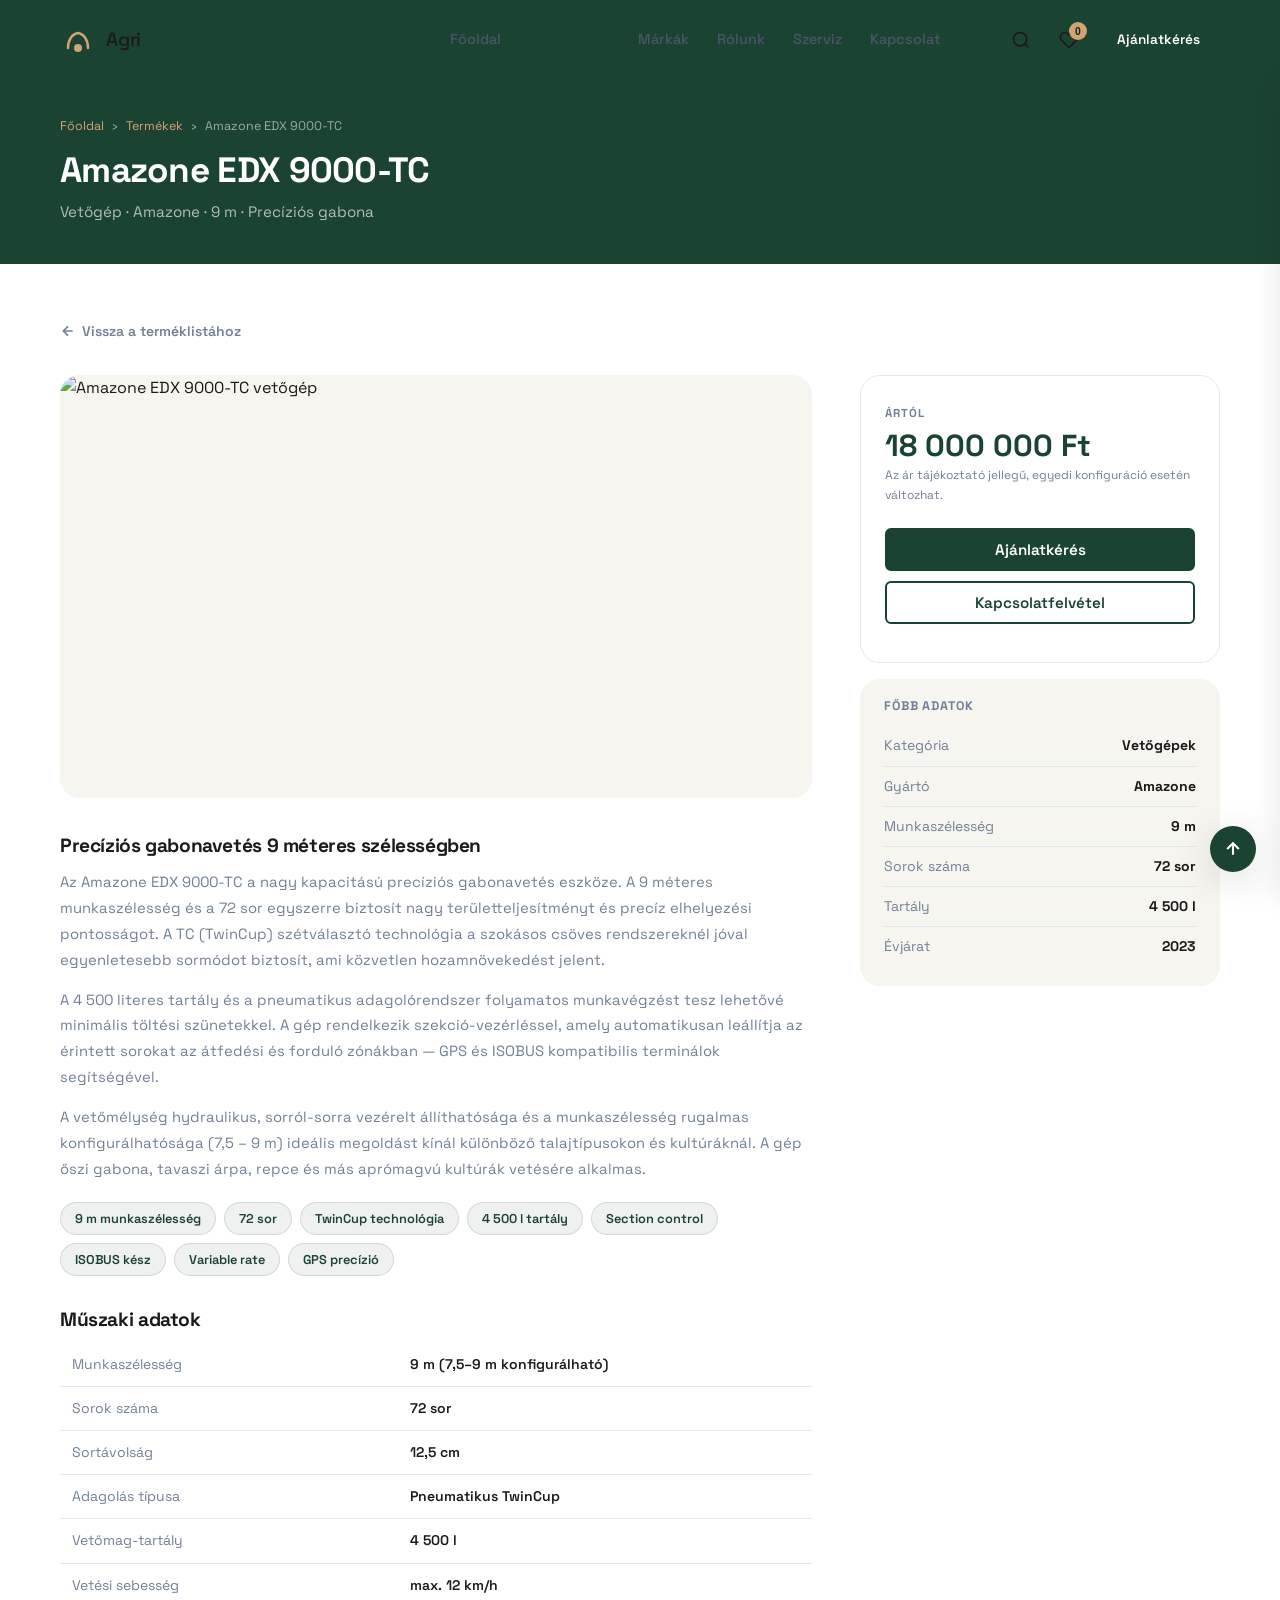
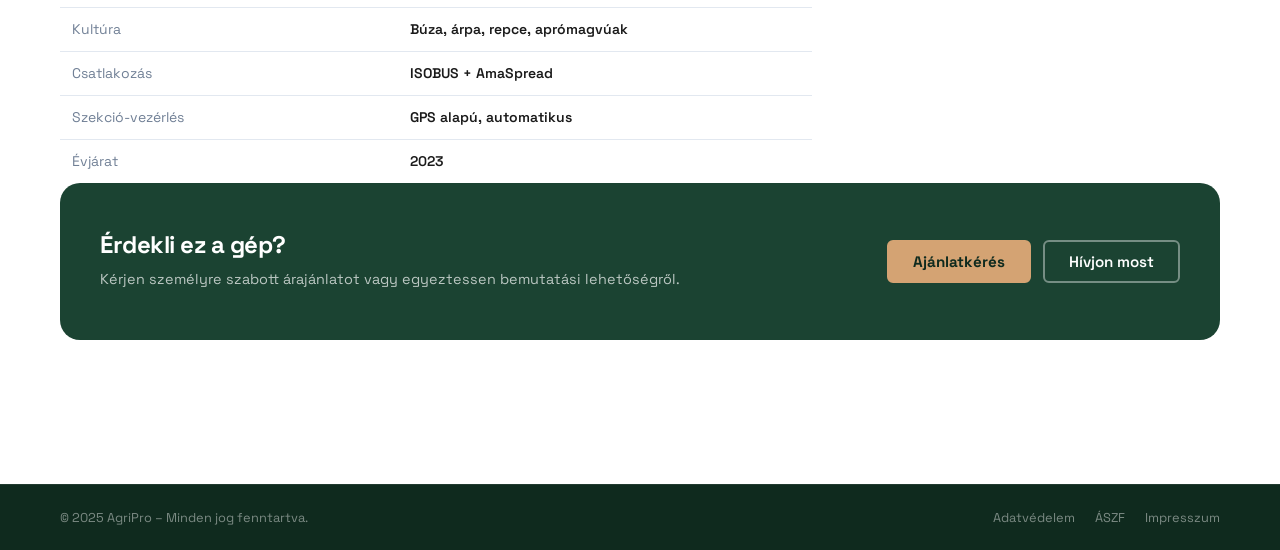
==== commit 5612cb63: "Replace generic Unsplash photos with real product images from Wikimedia Commons" ====
--- a/pages/termekek/amazone-edx-9000.html
+++ b/pages/termekek/amazone-edx-9000.html
@@ -123,7 +123,7 @@
             <div class="prod-layout">
                 <div>
                     <div class="prod-img">
-                        <img src="https://images.unsplash.com/photo-1464226184884-fa280b87c399?w=900&q=80" alt="Amazone EDX 9000-TC vetőgép">
+                        <img src="https://upload.wikimedia.org/wikipedia/commons/c/c4/Amazone_Einzelkornsaemaschine_EDX_6000-T.jpg" alt="Amazone EDX 9000-TC vetőgép">
                     </div>
                     <div class="prod-desc">
                         <h2>Precíziós gabonavetés 9 méteres szélességben</h2>
--- a/css/style.css
+++ b/css/style.css
@@ -461,8 +461,8 @@
 .mobile-overlay {
     display: none;
     position: fixed;
-    inset: 0;
-    background: rgba(0,0,0,.5);
+    top: var(--nav-h); left: 0; right: 0; bottom: 0;
+    background: rgba(0,0,0,.45);
     z-index: 800;
     opacity: 0;
     transition: opacity var(--dur-base) var(--ease);
@@ -472,18 +472,20 @@
 /* Mobil nav drawer */
 .mobile-nav {
     position: fixed;
-    top: 0; right: 0;
+    top: var(--nav-h); right: 0;
     width: min(320px, 90vw);
-    height: 100dvh;
+    height: calc(100dvh - var(--nav-h));
     background: #fff;
     z-index: 850;
-    padding: calc(var(--nav-h) + 24px) 24px 40px;
+    padding: 20px 24px 40px;
     transform: translateX(100%);
     transition: transform var(--dur-slow) var(--ease);
     overflow-y: auto;
     display: flex;
     flex-direction: column;
     gap: 4px;
+    border-top: 1px solid var(--clr-border);
+    box-shadow: -4px 0 24px rgba(0,0,0,.08);
 }
 .mobile-nav.open { transform: translateX(0); }
 .mobile-nav__link {
